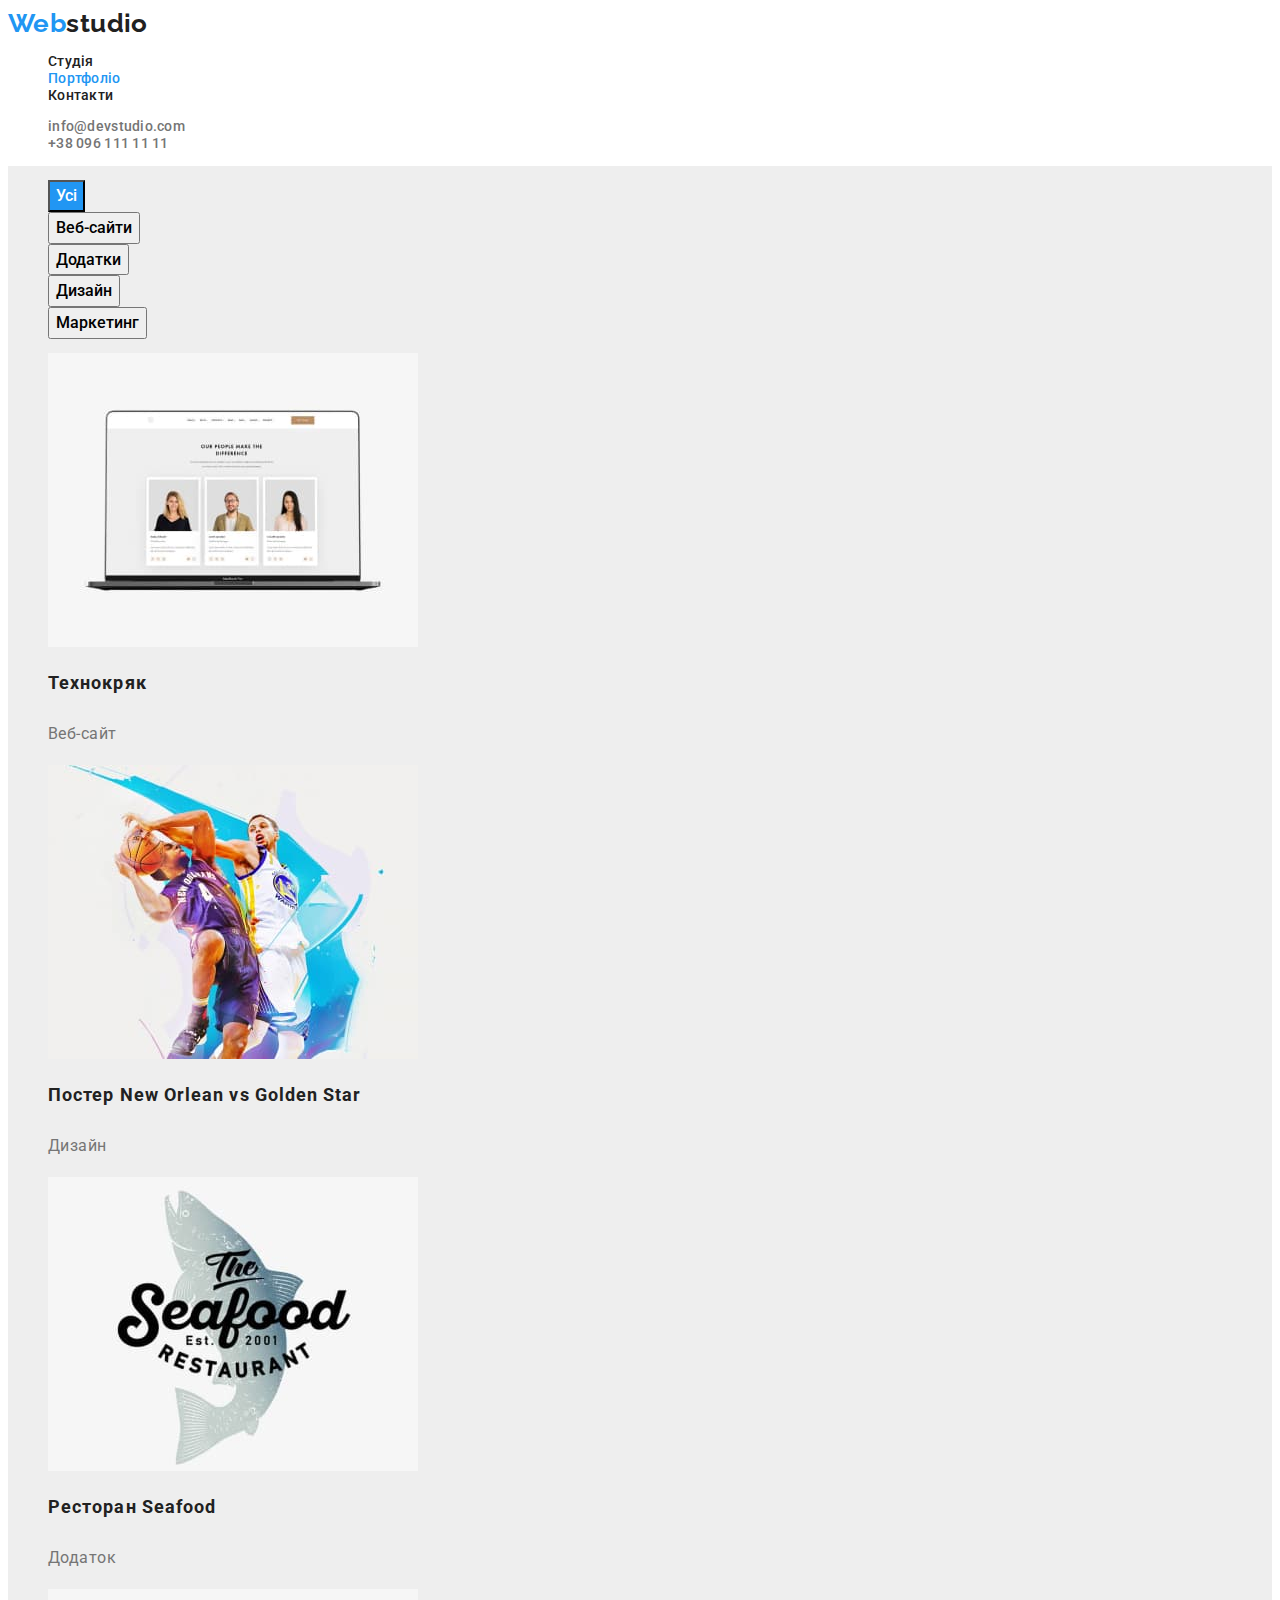
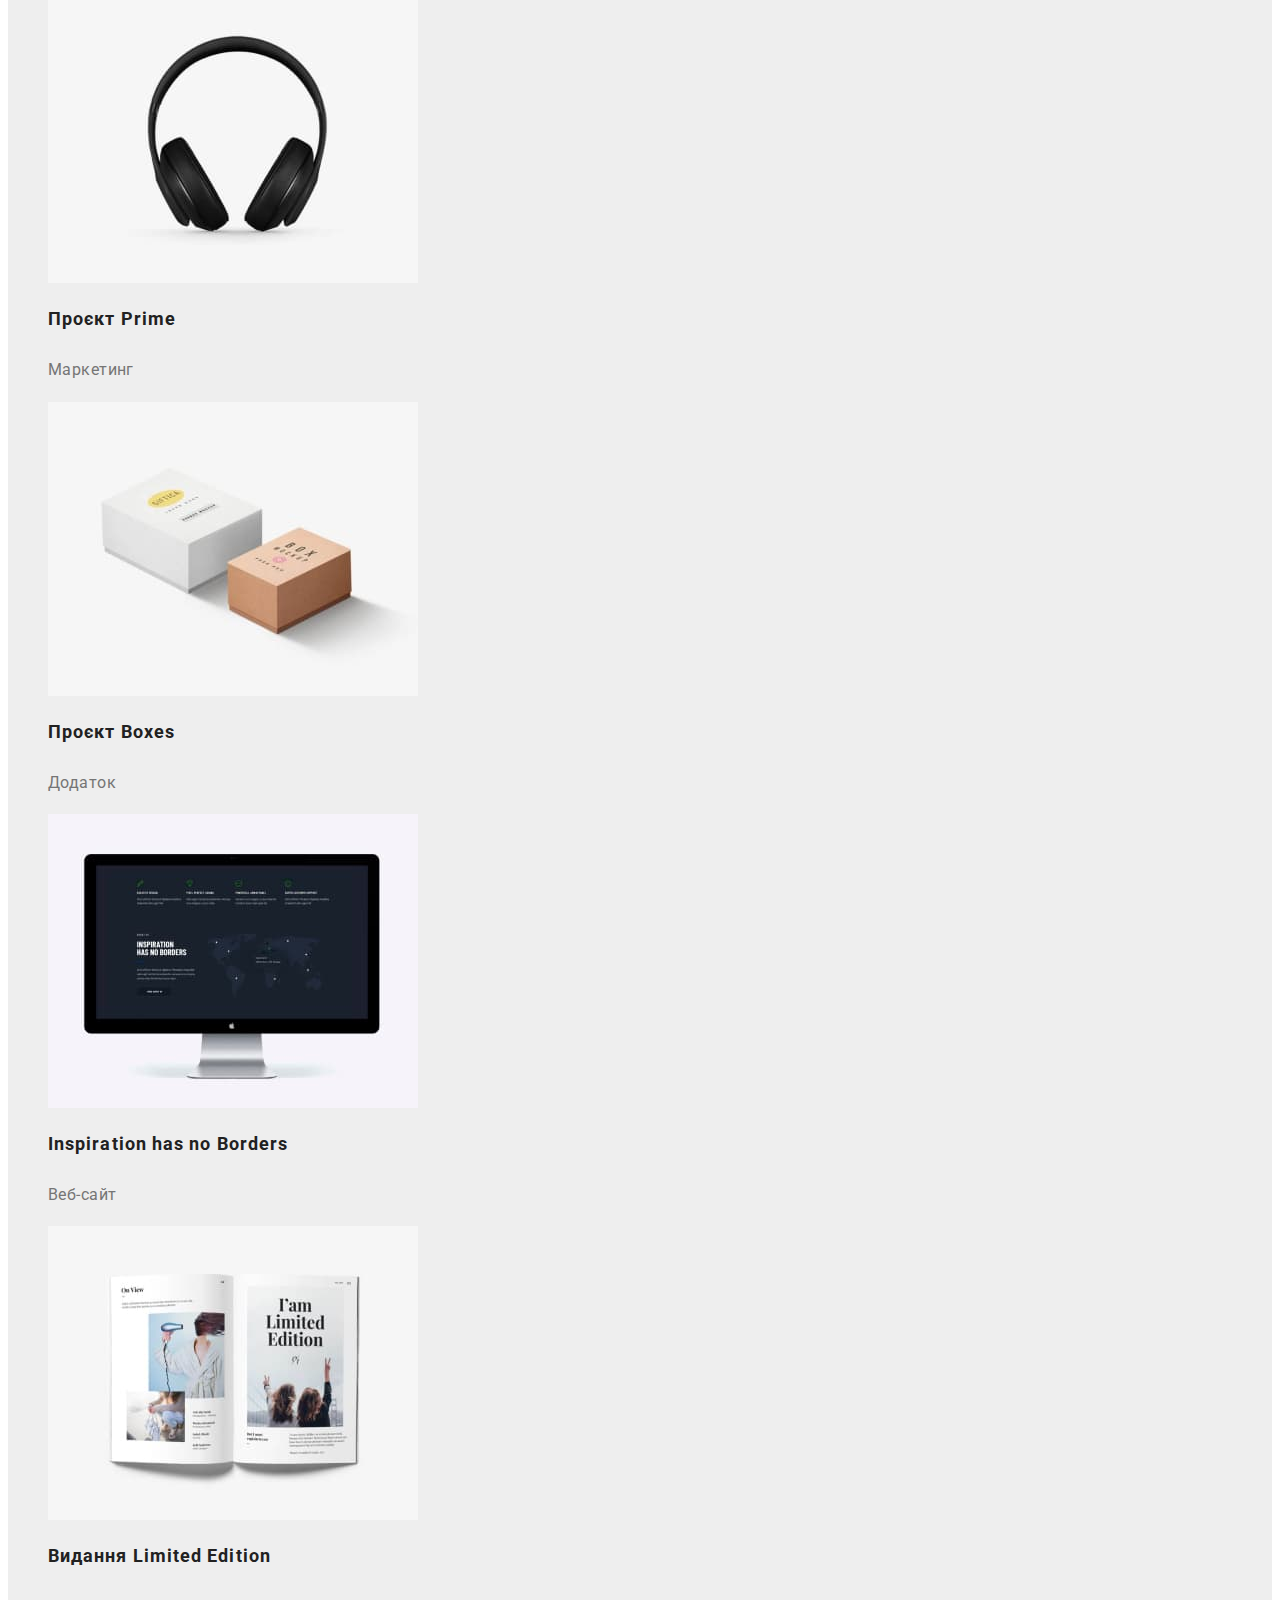
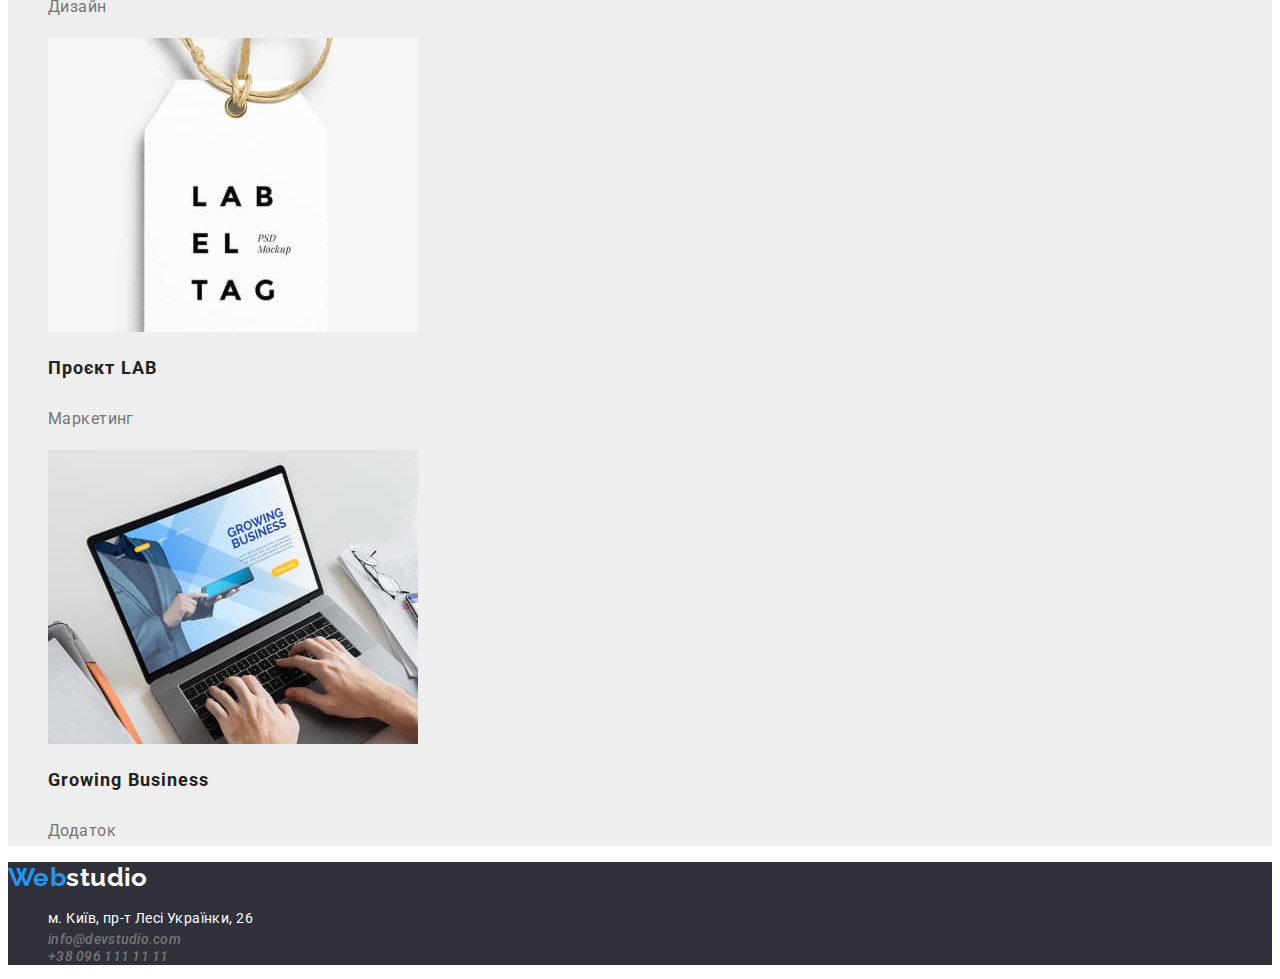
==== portfolio.html @ 7300a8fd "Initial commit" ====
<!DOCTYPE html>
<html lang="uk">
  <head>
    <meta charset="utf-8" />
    <meta name="viewport" content="width=device-width, initial-scale=1.0" />
    <title>webstudio</title>

    <!--font-famali-->

    <link rel="preconnect" href="https://fonts.googleapis.com" />
    <link rel="preconnect" href="https://fonts.gstatic.com" crossorigin />
    <link
      href="https://fonts.googleapis.com/css2?family=Raleway:wght@700&family=Roboto:wght@400;500;700;900&display=swap"
      rel="stylesheet"
    />
    <!--styles-->
    <link rel="stylesheet" href="./css/styles.css" />
  </head>
 
  <body>
  <!--heder-->
    <header class="heder">
      <nav class="heder-nav">
        <a class="logo link" href="./index.html">
          <span class="accent">Web</span>studio</a
        >
        <ul class="heder-menu list">
          <li class="heder-menu-item">
            <a class="heder-menu-link link" href="./index.html">Студія</a>
          </li>
          <li class="heder-menu-item">
            <a class="heder-menu-link link color-portfolio" href="./portfolio.html">Портфоліо</a>
          </li>
          <li class="heder-menu-item">
            <a class="heder-menu-link link" href="#">Контакти</a>
          </li>
        </ul>
      </nav>
      <ul class="contacts list">
        <li class="contact-item">
          <a class="contact-link link" href="mailto:info@devstudio.com"
            >info@devstudio.com</a
          >
        </li>
        <li class="contact-item">
          <a class="contact-link link" href="tel:+380961111111"
            >+38 096 111 11 11</a>
        </li>
      </ul>
    </header>

    <!--main-->
    <main>
        <section class="main-portfolio-section">
          <h1 class="portfolio">Портфоліо</h1>
            <ul class="portfolio-menu list">
                <li class="btn-item"><button class="portfolio-btn btn-all" type="button">Усі</button></li>
                <li class="btn-item"><button class="portfolio-btn" type="button">Веб-сайти</button></li>
                <li class="btn-item"><button class="portfolio-btn" type="button">Додатки</button></li>
                <li class="btn-item"><button class="portfolio-btn" type="button">Дизайн</button></li>
                <li class="btn-item"><button class="portfolio-btn" type="button">Маркетинг</button></li>
            </ul>
            <ul class="project-menu list">
                <li class="project-item">
                    <img class="project-img" src="./img/portfolio-1.jpg" alt="відкритий ноутбук з веб-сайтом на екрані"
                     width="370"
                    height="294"
                    />
                     <p class="name-project">Технокряк</p>
                     <p class="name-poject-direction">Веб-сайт</p>
                </li>
                <li class="project-item">
                   <img class="project-img" src="./img/portfolio-2.jpg" alt="два баскетболісти боряться за мяч" 
                    width="370"
                    height="294"
                    />
                        <p class="name-project">Постер New Orlean vs Golden Star</p>
                        <p class="name-poject-direction">Дизайн</p>
                </li>
                <li class="project-item">
                    <img class="project-img" src="./img/portfolio-3.jpg" alt="логотип ресторана seafood" 
                    width="370"
                    height="294"
                    />
                        <p class="name-project">Ресторан Seafood</p>
                        <p class="name-poject-direction">Додаток</p>
                </li>
                <li class="project-item">
                    <img class="project-img" src="./img/portfolio-4.jpg" alt="навушники">
                        <p class="name-project">Проєкт Prime</p>
                        <p class="name-poject-direction">Маркетинг</p>
                </li>
                <li class="project-item">
                    <img class="project-img" src="./img/portfolio-5.jpg" alt="дві коробки"
                    width="370"
                    height="294">
                        <p class="name-project">Проєкт Boxes</p>
                        <p class="name-poject-direction">Додаток</p>
                </li>
                <li class="project-item">
                    <img class="project-img" src="./img/portfolio-6.jpg" alt="монітор на якому відкрито сайт"
                    width="370"
                    height="294">
                        <p class="name-project">Inspiration has no Borders</p>
                        <p class="name-poject-direction">Веб-сайт</p>
                </li>
                <li class="project-item">
                    <img class="project-img" src="./img/portfolio-7.jpg" alt="відкрита книга"
                    width="370"
                    height="294">
                        <p class="name-project">Видання Limited Edition</p>
                        <p class="name-poject-direction">Дизайн</p>
                </li>
                <li class="project-item">
                    <img class="project-img" src="./img/portfolio-8.jpg" alt="бірка із логотипом lable"
                    width="370"
                    height="294">
                        <p class="name-project">Проєкт LAB</p>
                        <p class="name-poject-direction">Маркетинг</p>
                </li>
                <li class="project-item">
                    <img class="project-img" src="./img/portfolio-9.jpg" alt="ноутбук з віткритим додатком"
                    width="370"
                    height="294">
                        <p class="name-project">Growing Business</p>
                        <p class="name-poject-direction">Додаток</p>
                </li>
            </ul>
        </section>
    </main>

  </body>

<!--footer-->
    <footer class="footer">
      <a class="logo-footer link" href="./index.html">
        <span class="accent">Web</span>studio</a
      >
      <address>
        <ul class="address list">
          <li>
            <a class="address-link link"
              href="https://goo.gl/maps/CPtrU1FHBa2aNyZL9"
              target="_blank"
              rel="noopener noreferrer nofollow"
              >м. Київ, пр-т Лесі Українки, 26</a
            >
          </li>
          <li><a class="contact-link link" href="mailto:info@devstudio.com">info@devstudio.com</a></li>
          <li><a class="contact-link link" href="tel:+380961111111">+38 096 111 11 11</a></li>
        </ul>
      </address>
    </footer>
  </body>
</html>
---- css/styles.css ----
:root {
    --first-font:'Roboto',
        sans-serif;
    --second-font: 'Raleway',
        sans-serif;
    --text-color-theme-dark: #FFFFFF;
    --main-text-color: #212121;
    --secondary-text-color: #757575;
    --accent-color: #2196F3;
}

body {
    background-color: var(--text-color-theme-dark);
    font-family: var(--first-font);
    font-size: 14px;
    color: var(--main-text-color);
    letter-spacing: 0.03em;
}
.accent {
    color: var(--accent-color);
}
.link { 
    text-decoration: none;
}
.list {
    list-style: none;
}
img {
    display: block;
}
button {
    cursor: pointer;
    font-family: inherit;
}

/* heder */

.logo {
    font-family: var(--second-font);
        font-weight: 700;
        font-size: 26px;
        line-height: 1.19;
        color: var(--main-text-color);
    }

.heder-menu-link {
        font-weight: 500;
        line-height: 1.14;
        letter-spacing: 0.02em;
        color: var(--main-text-color);
}
.heder-menu-link:hover,
.heder-menu-link:focus {
color: var(--accent-color);
}
.color-studio {
    color: var(--accent-color);
}
.color-portfolio {
    color: var(--accent-color);
}
.contact-link {
        font-weight: 500;
        line-height: 1.14;
        letter-spacing: 0.02em;

        color: var(--secondary-text-color);
}
.contact-link:hover,
.contact-link:focus {
    color: var(--accent-color);
}

/* main */

/*section 1*/
.main-section {
    background-color: #2F303A;
}
.section-text {
    font-weight: 900;
    font-size: 44px;
    line-height: 1.36;
    text-align: center;
    letter-spacing: 0.06em;
    text-transform: uppercase;

    color: var(--text-color-theme-dark);
}
.section-btn {
    font-weight: 700;
    font-size: 16px;
    line-height: 1.88;
    display: flex;
    align-items: center;
    text-align: center;
    letter-spacing: 0.06em;

    color: var(--text-color-theme-dark);
    background-color: var(--accent-color);
}
.section-btn:hover,
.section-btn:focus {
    background-color: var(--accent-color);
}
/*section 2*/
.text-main-about {
    font-size: 0;
}
.title-about {
        line-height: 1.14;
        font-size: 14px;
        text-transform: uppercase;
}
.text-about {
        font-weight: 400;
        line-height: 1.71;
}

/*section 3*/
.section-title {
        font-size: 36px;
        line-height: 1.16;
        text-align: center;
    }
/*section 4*/
.name {
        font-weight: 500;
        font-size: 16px;
        line-height: 1.19;
        text-align: center;
    }
.profession {
        font-weight: 400;
        font-size: 16px;
        line-height: 1.19;
        text-align: center;
    
        color: var(--secondary-text-color);
}

/*footer*/
.footer {
    background-color: #2F303A;
}
.logo-footer {
    font-family: var(--second-font);
        font-weight: 700;
        font-size: 26px;
        line-height: 1.19;
    
        color: var(--text-color-theme-dark);
}
.address-link {
        font-style: normal;
        font-weight: 400;
        line-height: 1.71;
    
        color: var(--text-color-theme-dark);
}
.address-link:hover {
    color: var(--accent-color);
}
.contact-link-footer {
    font-style: normal;
    font-weight: 400;
    line-height: 1.71;

    color: rgba(255, 255, 255, 0.6);
}
.contact-link-footer:hover,
.contact-link-footer:focus {
    color: var(--accent-color);
}
/*main portfolio*/
.portfolio {
    font-size: 0;
}
.main-portfolio-section {
    background-color: #EEEEEE;
}
.portfolio-btn {
        font-weight: 500;
        font-size: 16px;
        line-height: 1.62;
        text-align: center;
    }
    .btn-all {
        background-color: var(--accent-color);
        color: var(--text-color-theme-dark);
    }
.portfolio-btn:hover,
.portfolio-btn:focus {
    background-color:var(--accent-color);
    color: var(--text-color-theme-dark);
}
.name-project {
        font-weight: 700;
        font-size: 18px;
        line-height: 2;
        letter-spacing: 0.06em;
    }
.name-poject-direction {
        font-weight: 400;
        font-size: 16px;
        line-height: 1.88;
    
        color:var(--secondary-text-color);
}
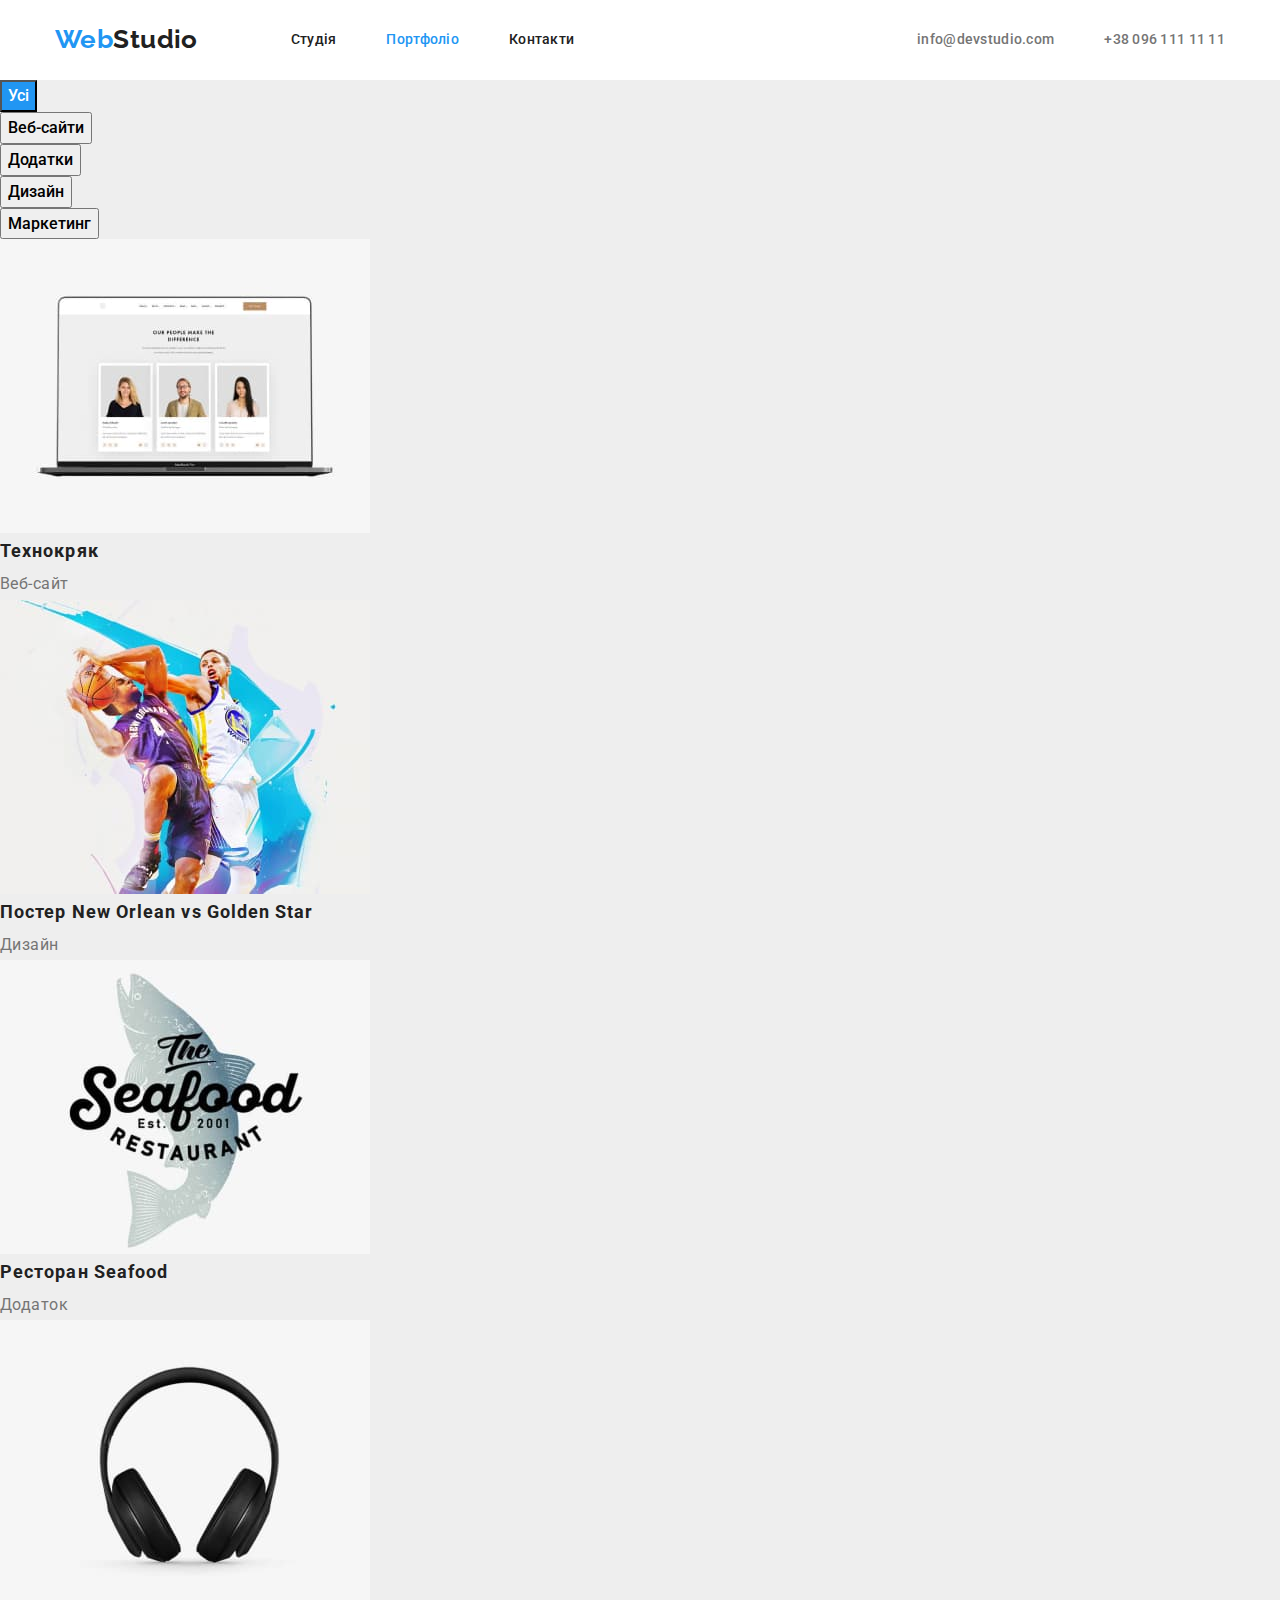
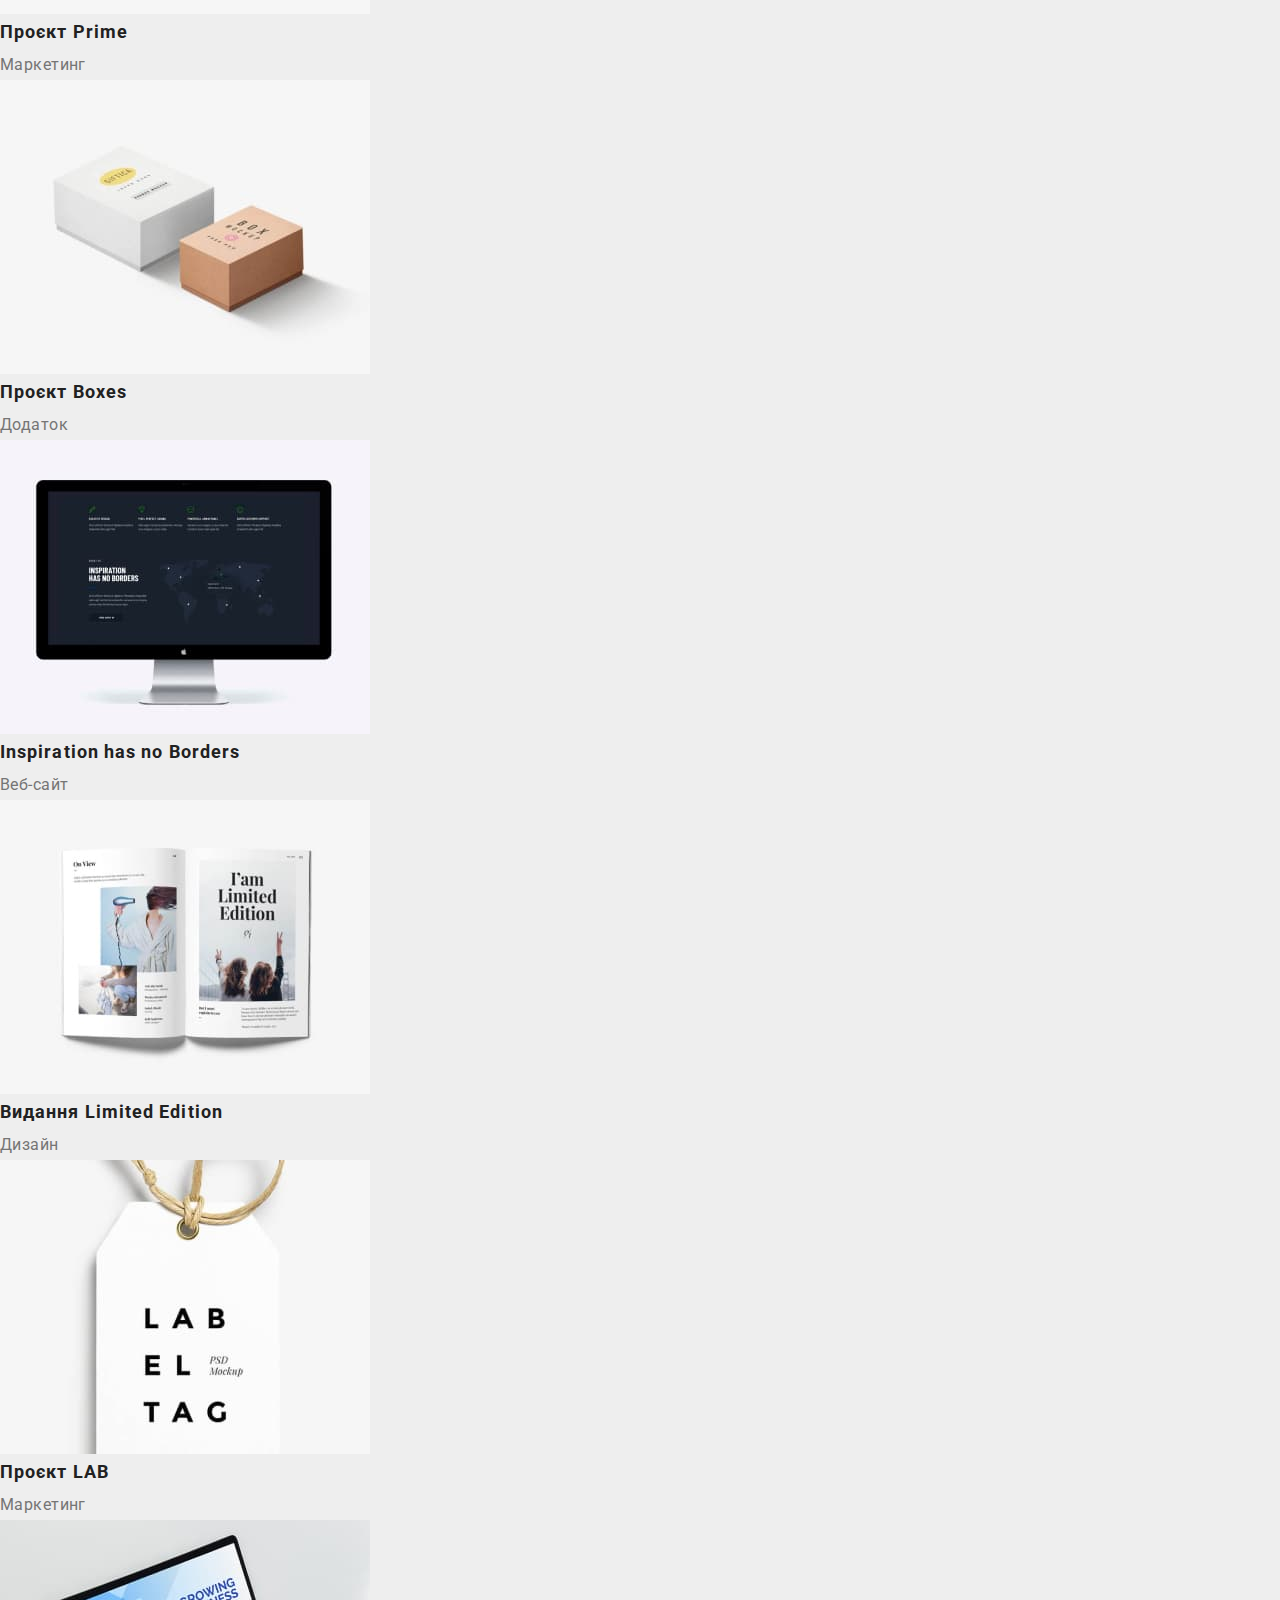
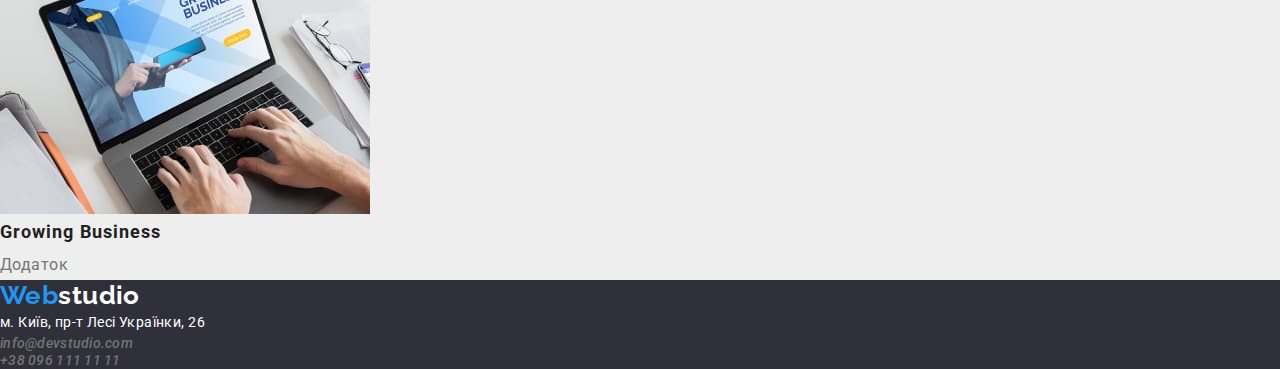
==== commit 50bbcc71: "add flex,margin, padding in index.html" ====
--- a/portfolio.html
+++ b/portfolio.html
@@ -13,6 +13,7 @@
       href="https://fonts.googleapis.com/css2?family=Raleway:wght@700&family=Roboto:wght@400;500;700;900&display=swap"
       rel="stylesheet"
     />
+    <link rel="stylesheet" href="https://cdn.jsdelivr.net/npm/modern-normalize@1.1.0/modern-normalize.min.css">
     <!--styles-->
     <link rel="stylesheet" href="./css/styles.css" />
   </head>
@@ -20,9 +21,10 @@
   <body>
   <!--heder-->
     <header class="heder">
-      <nav class="heder-nav">
+      <div class="container"> 
+        <nav class="heder-nav">
         <a class="logo link" href="./index.html">
-          <span class="accent">Web</span>studio</a
+          <span class="accent">Web</span>Studio</a
         >
         <ul class="heder-menu list">
           <li class="heder-menu-item">
@@ -47,6 +49,8 @@
             >+38 096 111 11 11</a>
         </li>
       </ul>
+    </div>
+     
     </header>
 
     <!--main-->
--- a/css/styles.css
+++ b/css/styles.css
@@ -1,209 +1,305 @@
 :root {
-    --first-font:'Roboto',
-        sans-serif;
-    --second-font: 'Raleway',
-        sans-serif;
-    --text-color-theme-dark: #FFFFFF;
-    --main-text-color: #212121;
-    --secondary-text-color: #757575;
-    --accent-color: #2196F3;
+  --first-font: "Roboto", sans-serif;
+  --second-font: "Raleway", sans-serif;
+  --text-color-theme-dark: #ffffff;
+  --main-text-color: #212121;
+  --secondary-text-color: #757575;
+  --accent-color: #2196f3;
 }
 
 body {
-    background-color: var(--text-color-theme-dark);
-    font-family: var(--first-font);
-    font-size: 14px;
-    color: var(--main-text-color);
-    letter-spacing: 0.03em;
+  background-color: var(--text-color-theme-dark);
+  font-family: var(--first-font);
+  font-size: 14px;
+  color: var(--main-text-color);
+  letter-spacing: 0.03em;
 }
 .accent {
-    color: var(--accent-color);
-}
-.link { 
-    text-decoration: none;
+  color: var(--accent-color);
+}
+h1,
+h2,
+h3,
+h4,
+p {
+  margin-top: 0;
+  margin-bottom: 0;
+}
+ul,
+ol {
+  margin-top: 0;
+  margin-bottom: 0;
+  padding-left: 0;
+}
+.link {
+  text-decoration: none;
 }
 .list {
-    list-style: none;
+  list-style: none;
 }
 img {
-    display: block;
+  display: block;
 }
 button {
-    cursor: pointer;
-    font-family: inherit;
-}
-
+  cursor: pointer;
+}
+.container {
+width: 1200px;
+  margin-left: auto;
+  margin-right: auto;
+  padding-left: 15px;
+  padding-right: 15px;
+}
 /* heder */
-
+.heder .container {
+  display: flex;
+    align-items: center;
+    padding-left: 15px;
+    padding-right: 15px;
+        padding-top: 24px;
+        padding-bottom: 25px;
+      }
+
+.heder-nav, 
+.logo,
+.heder-menu,
+ .contacts {
+  display: flex;
+  align-items: center;
+}
 .logo {
-    font-family: var(--second-font);
-        font-weight: 700;
-        font-size: 26px;
-        line-height: 1.19;
-        color: var(--main-text-color);
-    }
+  font-family: var(--second-font);
+  font-weight: 700;
+  font-size: 26px;
+  line-height: 1.19;
+  color: var(--main-text-color);
+  margin-right: 93px;
+}
+.heder-menu {
+  gap: 50px;
+}
 
 .heder-menu-link {
-        font-weight: 500;
-        line-height: 1.14;
-        letter-spacing: 0.02em;
-        color: var(--main-text-color);
+  font-weight: 500;
+  line-height: 1.14;
+  letter-spacing: 0.02em;
+  color: var(--main-text-color);
 }
 .heder-menu-link:hover,
 .heder-menu-link:focus {
-color: var(--accent-color);
+  color: var(--accent-color);
 }
 .color-studio {
-    color: var(--accent-color);
+  color: var(--accent-color);
 }
 .color-portfolio {
-    color: var(--accent-color);
+  color: var(--accent-color);
+}
+.contacts {
+  margin-left: auto;
+  gap: 50px;
 }
 .contact-link {
-        font-weight: 500;
-        line-height: 1.14;
-        letter-spacing: 0.02em;
-
-        color: var(--secondary-text-color);
+  font-weight: 500;
+  line-height: 1.14;
+  letter-spacing: 0.02em;
+
+  color: var(--secondary-text-color);
 }
 .contact-link:hover,
 .contact-link:focus {
-    color: var(--accent-color);
+  color: var(--accent-color);
 }
 
 /* main */
+.secttion {
+  padding-top: 94px;
+  padding-bottom: 94px;
+  /* padding-left: 15px;
+  padding-right: 15px; */
+}
 
 /*section 1*/
+
 .main-section {
-    background-color: #2F303A;
+  background-color: #2f303a;
+  padding-top: 200px;
+  padding-bottom: 200px;
+
 }
 .section-text {
-    font-weight: 900;
-    font-size: 44px;
-    line-height: 1.36;
-    text-align: center;
-    letter-spacing: 0.06em;
-    text-transform: uppercase;
-
-    color: var(--text-color-theme-dark);
+  font-weight: 900;
+  font-size: 44px;
+  line-height: 1.36;
+  text-align: center;
+  letter-spacing: 0.06em;
+  text-transform: uppercase;
+
+  color: var(--text-color-theme-dark);
+  padding-left: 252px;
+  padding-right: 252px;
 }
 .section-btn {
-    font-weight: 700;
-    font-size: 16px;
-    line-height: 1.88;
-    display: flex;
-    align-items: center;
-    text-align: center;
-    letter-spacing: 0.06em;
-
-    color: var(--text-color-theme-dark);
-    background-color: var(--accent-color);
+  font-weight: 700;
+  font-size: 16px;
+  line-height: 1.88;
+  display: flex;
+  align-items: center;
+  text-align: center;
+  letter-spacing: 0.06em;
+margin: auto;
+padding: 10px 32px 10px 32px;
+margin-top: 30px;
+
+  color: var(--text-color-theme-dark);
+  background-color: var(--accent-color);
 }
 .section-btn:hover,
 .section-btn:focus {
-    background-color: var(--accent-color);
+  background-color: var(--accent-color);
 }
 /*section 2*/
+
 .text-main-about {
-    font-size: 0;
+  font-size: 0;
+}
+.about-menu {
+  display: flex;
+  gap: 30px;
 }
 .title-about {
-        line-height: 1.14;
-        font-size: 14px;
-        text-transform: uppercase;
+  line-height: 1.14;
+  font-size: 14px;
+  text-transform: uppercase;
+  margin-bottom: 10px;
 }
 .text-about {
-        font-weight: 400;
-        line-height: 1.71;
+  font-weight: 400;
+  line-height: 1.71;
+  color: var(--secondary-text-color);
 }
 
 /*section 3*/
+
 .section-title {
-        font-size: 36px;
-        line-height: 1.16;
-        text-align: center;
-    }
+  font-size: 36px;
+  line-height: 1.16;
+  text-align: center;
+}
+.doing-menu {
+  display: flex;
+  gap: 30px;
+  margin-top: 50px;
+}
 /*section 4*/
+.team {
+  background: #F5F4FA;
+}
+.section-title {
+  margin-bottom: 50px;
+}
+
+.team-item {
+  background: #FFFFFF;
+    /* material shadow v1 */
+    box-shadow: 0px 1px 3px rgba(0, 0, 0, 0.12), 0px 1px 1px rgba(0, 0, 0, 0.14), 0px 2px 1px rgba(0, 0, 0, 0.2);
+    border-radius: 0px 0px 4px 4px;
+}
+
+.team-img {
+  margin-bottom: 30px;
+}
+
+.photo-team {
+  display: flex;
+  gap: 30px;
+}
 .name {
-        font-weight: 500;
-        font-size: 16px;
-        line-height: 1.19;
-        text-align: center;
-    }
+  font-weight: 500;
+  font-size: 16px;
+  line-height: 1.19;
+  text-align: center;
+  margin-bottom: 10px;
+}
 .profession {
-        font-weight: 400;
-        font-size: 16px;
-        line-height: 1.19;
-        text-align: center;
-    
-        color: var(--secondary-text-color);
+  font-weight: 400;
+  font-size: 16px;
+  line-height: 1.19;
+  text-align: center;
+  margin-bottom: 30px;
+
+  color: var(--secondary-text-color);
 }
 
 /*footer*/
 .footer {
-    background-color: #2F303A;
+  background-color: #2f303a;
+}
+.footer .container {
+  padding-top: 60px;
+  padding-bottom: 60px;
 }
 .logo-footer {
-    font-family: var(--second-font);
-        font-weight: 700;
-        font-size: 26px;
-        line-height: 1.19;
-    
-        color: var(--text-color-theme-dark);
+  font-family: var(--second-font);
+  font-weight: 700;
+  font-size: 26px;
+  line-height: 1.19;
+
+  color: var(--text-color-theme-dark);
 }
 .address-link {
-        font-style: normal;
-        font-weight: 400;
-        line-height: 1.71;
-    
-        color: var(--text-color-theme-dark);
+  font-style: normal;
+  font-weight: 400;
+  line-height: 1.71;
+
+  color: var(--text-color-theme-dark);
 }
 .address-link:hover {
-    color: var(--accent-color);
+  color: var(--accent-color);
 }
 .contact-link-footer {
-    font-style: normal;
-    font-weight: 400;
-    line-height: 1.71;
-
-    color: rgba(255, 255, 255, 0.6);
+  font-style: normal;
+  font-weight: 400;
+  line-height: 1.71;
+
+  color: rgba(255, 255, 255, 0.6);
 }
 .contact-link-footer:hover,
 .contact-link-footer:focus {
-    color: var(--accent-color);
+  color: var(--accent-color);
 }
 /*main portfolio*/
 .portfolio {
-    font-size: 0;
+  font-size: 0;
 }
 .main-portfolio-section {
-    background-color: #EEEEEE;
+  background-color: #eeeeee;
 }
 .portfolio-btn {
-        font-weight: 500;
-        font-size: 16px;
-        line-height: 1.62;
-        text-align: center;
-    }
-    .btn-all {
-        background-color: var(--accent-color);
-        color: var(--text-color-theme-dark);
-    }
+  font-weight: 500;
+  font-size: 16px;
+  line-height: 1.62;
+  text-align: center;
+}
+.btn-all {
+  background-color: var(--accent-color);
+  color: var(--text-color-theme-dark);
+}
 .portfolio-btn:hover,
 .portfolio-btn:focus {
-    background-color:var(--accent-color);
-    color: var(--text-color-theme-dark);
+  background-color: var(--accent-color);
+  color: var(--text-color-theme-dark);
 }
 .name-project {
-        font-weight: 700;
-        font-size: 18px;
-        line-height: 2;
-        letter-spacing: 0.06em;
-    }
+  font-weight: 700;
+  font-size: 18px;
+  line-height: 2;
+  letter-spacing: 0.06em;
+}
 .name-poject-direction {
-        font-weight: 400;
-        font-size: 16px;
-        line-height: 1.88;
-    
-        color:var(--secondary-text-color);
-}+  font-weight: 400;
+  font-size: 16px;
+  line-height: 1.88;
+
+  color: var(--secondary-text-color);
+}
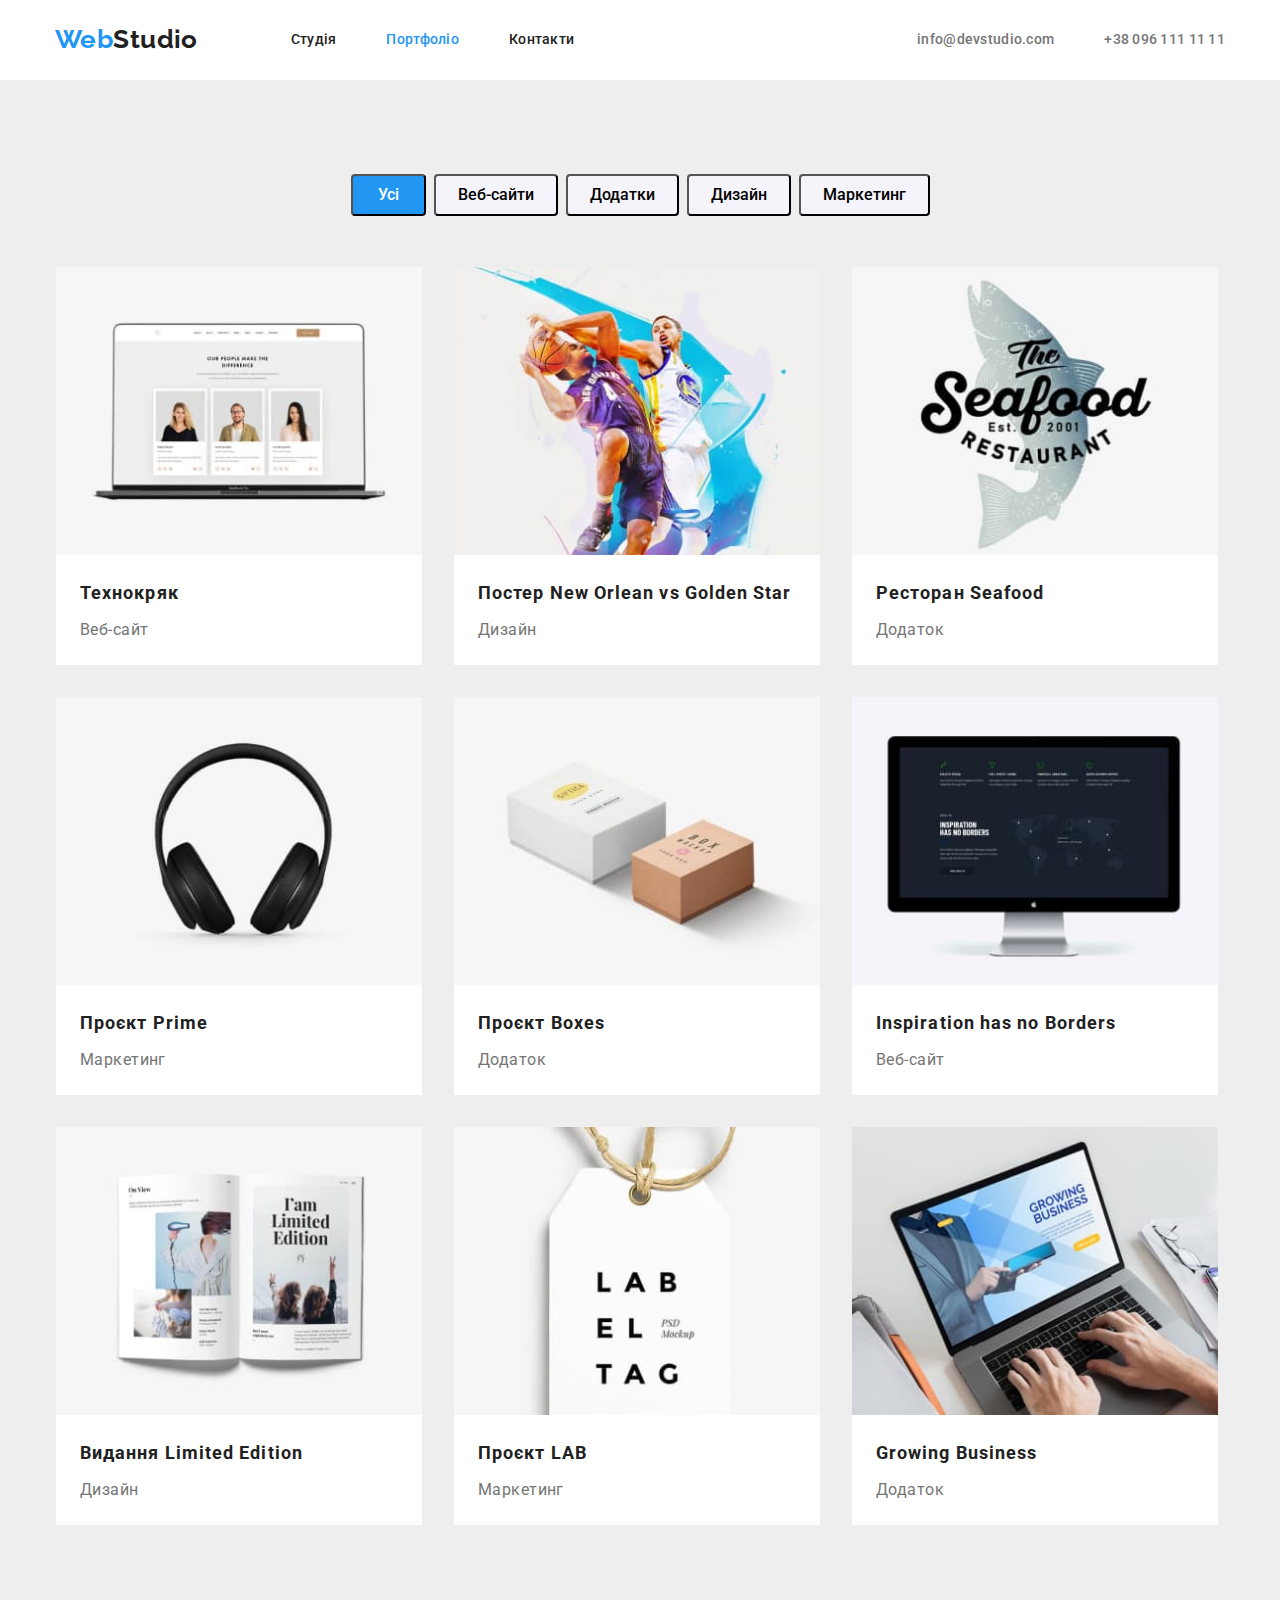
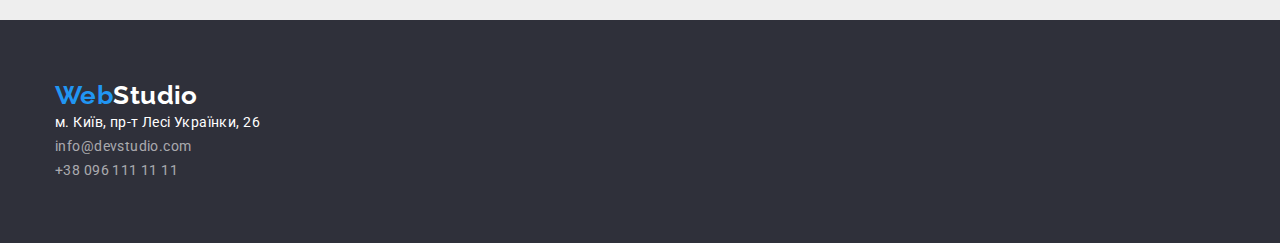
==== commit a295297a: "add flex, margin in portfolio" ====
--- a/portfolio.html
+++ b/portfolio.html
@@ -20,8 +20,8 @@
  
   <body>
   <!--heder-->
-    <header class="heder">
-      <div class="container"> 
+      <header class="heder">
+      <div class="container">
         <nav class="heder-nav">
         <a class="logo link" href="./index.html">
           <span class="accent">Web</span>Studio</a
@@ -31,7 +31,9 @@
             <a class="heder-menu-link link" href="./index.html">Студія</a>
           </li>
           <li class="heder-menu-item">
-            <a class="heder-menu-link link color-portfolio" href="./portfolio.html">Портфоліо</a>
+            <a class="heder-menu-link link color-portfolio" href="./portfolio.html"
+              >Портфоліо</a
+            >
           </li>
           <li class="heder-menu-item">
             <a class="heder-menu-link link" href="#">Контакти</a>
@@ -46,90 +48,99 @@
         </li>
         <li class="contact-item">
           <a class="contact-link link" href="tel:+380961111111"
-            >+38 096 111 11 11</a>
+            >+38 096 111 11 11</a
+          >
         </li>
       </ul>
     </div>
-     
+      
     </header>
 
     <!--main-->
     <main>
-        <section class="main-portfolio-section">
+        <section class="main-portfolio-section secttion">
+
           <h1 class="portfolio">Портфоліо</h1>
-            <ul class="portfolio-menu list">
+          <div class="container">
+ <ul class="portfolio-menu list">
                 <li class="btn-item"><button class="portfolio-btn btn-all" type="button">Усі</button></li>
                 <li class="btn-item"><button class="portfolio-btn" type="button">Веб-сайти</button></li>
                 <li class="btn-item"><button class="portfolio-btn" type="button">Додатки</button></li>
                 <li class="btn-item"><button class="portfolio-btn" type="button">Дизайн</button></li>
                 <li class="btn-item"><button class="portfolio-btn" type="button">Маркетинг</button></li>
             </ul>
+            </div>
+            <div class="container">
             <ul class="project-menu list">
                 <li class="project-item">
                     <img class="project-img" src="./img/portfolio-1.jpg" alt="відкритий ноутбук з веб-сайтом на екрані"
-                     width="370"
-                    height="294"
+                     width="366"
+                    height="288"
                     />
                      <p class="name-project">Технокряк</p>
                      <p class="name-poject-direction">Веб-сайт</p>
                 </li>
                 <li class="project-item">
                    <img class="project-img" src="./img/portfolio-2.jpg" alt="два баскетболісти боряться за мяч" 
-                    width="370"
-                    height="294"
+                    width="366"
+                    height="288"
                     />
                         <p class="name-project">Постер New Orlean vs Golden Star</p>
                         <p class="name-poject-direction">Дизайн</p>
                 </li>
                 <li class="project-item">
                     <img class="project-img" src="./img/portfolio-3.jpg" alt="логотип ресторана seafood" 
-                    width="370"
-                    height="294"
+                    width="366"
+                    height="288"
                     />
                         <p class="name-project">Ресторан Seafood</p>
                         <p class="name-poject-direction">Додаток</p>
                 </li>
                 <li class="project-item">
-                    <img class="project-img" src="./img/portfolio-4.jpg" alt="навушники">
+                    <img class="project-img" src="./img/portfolio-4.jpg" alt="навушники"
+                    width="366"
+                    height="288">
                         <p class="name-project">Проєкт Prime</p>
                         <p class="name-poject-direction">Маркетинг</p>
                 </li>
                 <li class="project-item">
                     <img class="project-img" src="./img/portfolio-5.jpg" alt="дві коробки"
-                    width="370"
-                    height="294">
+                    width="366"
+                    height="288">
                         <p class="name-project">Проєкт Boxes</p>
                         <p class="name-poject-direction">Додаток</p>
                 </li>
                 <li class="project-item">
                     <img class="project-img" src="./img/portfolio-6.jpg" alt="монітор на якому відкрито сайт"
-                    width="370"
-                    height="294">
+                    width="366"
+                    height="288">
                         <p class="name-project">Inspiration has no Borders</p>
                         <p class="name-poject-direction">Веб-сайт</p>
                 </li>
                 <li class="project-item">
                     <img class="project-img" src="./img/portfolio-7.jpg" alt="відкрита книга"
-                    width="370"
-                    height="294">
+                    width="366"
+                    height="288">
                         <p class="name-project">Видання Limited Edition</p>
                         <p class="name-poject-direction">Дизайн</p>
                 </li>
                 <li class="project-item">
                     <img class="project-img" src="./img/portfolio-8.jpg" alt="бірка із логотипом lable"
-                    width="370"
-                    height="294">
+                    width="366"
+                    height="288">
                         <p class="name-project">Проєкт LAB</p>
                         <p class="name-poject-direction">Маркетинг</p>
                 </li>
                 <li class="project-item">
                     <img class="project-img" src="./img/portfolio-9.jpg" alt="ноутбук з віткритим додатком"
-                    width="370"
-                    height="294">
+                    width="366"
+                    height="288">
                         <p class="name-project">Growing Business</p>
                         <p class="name-poject-direction">Додаток</p>
                 </li>
             </ul>
+          </div>
+           
         </section>
     </main>
 
@@ -137,23 +148,35 @@
 
 <!--footer-->
     <footer class="footer">
-      <a class="logo-footer link" href="./index.html">
-        <span class="accent">Web</span>studio</a
+    <div class="container">
+            <a class="logo-footer link" href="./index.html">
+        <span class="accent">Web</span>Studio</a
       >
       <address>
         <ul class="address list">
           <li>
-            <a class="address-link link"
+            <a
+              class="address-link link"
               href="https://goo.gl/maps/CPtrU1FHBa2aNyZL9"
               target="_blank"
               rel="noopener noreferrer nofollow"
               >м. Київ, пр-т Лесі Українки, 26</a
             >
           </li>
-          <li><a class="contact-link link" href="mailto:info@devstudio.com">info@devstudio.com</a></li>
-          <li><a class="contact-link link" href="tel:+380961111111">+38 096 111 11 11</a></li>
+          <li>
+            <a class="contact-link-footer link" href="mailto:info@devstudio.com"
+              >info@devstudio.com</a
+            >
+          </li>
+          <li>
+            <a class="contact-link-footer link" href="tel:+380961111111"
+              >+38 096 111 11 11</a
+            >
+          </li>
         </ul>
       </address>
+    </div>
+
     </footer>
   </body>
 </html>
--- a/css/styles.css
+++ b/css/styles.css
@@ -272,29 +272,66 @@
 .portfolio {
   font-size: 0;
 }
+.portfolio-menu {
+  display: flex;
+justify-content: center;
+  margin-bottom: 50px;
+  gap: 8px;
+  text-decoration: underline;
+}
 .main-portfolio-section {
   background-color: #eeeeee;
 }
+
 .portfolio-btn {
   font-weight: 500;
   font-size: 16px;
   line-height: 1.62;
   text-align: center;
-}
+border-radius: 4px;
+  padding: 6px 22px 6px 22px;
+    background: #F5F4FA;
+}
+
 .btn-all {
   background-color: var(--accent-color);
   color: var(--text-color-theme-dark);
-}
+  padding: 6px 25px 6px 25px;
+}
+
 .portfolio-btn:hover,
 .portfolio-btn:focus {
   background-color: var(--accent-color);
   color: var(--text-color-theme-dark);
-}
+  
+}
+.project-menu {
+  display: flex;
+  flex-wrap: wrap;
+  gap: 30px;
+}
+  
+.project-item {
+  background: #FFFFFF;
+    border: 1px solid #EEEEEE;
+    
+}
+/* .project-img {
+  margin-bottom: 20px;
+} */
+/* .project-item  :not(:nth-child(3n)){
+  margin-right: 30px;
+}
+.project-item :not(:nth-last-child(-n+3)) {
+  margin-bottom: 30px;
+} */
 .name-project {
   font-weight: 700;
   font-size: 18px;
   line-height: 2;
   letter-spacing: 0.06em;
+  /* margin-bottom: 4px; */
+  margin: 20px 24px 0 24px;
 }
 .name-poject-direction {
   font-weight: 400;
@@ -302,4 +339,6 @@
   line-height: 1.88;
 
   color: var(--secondary-text-color);
-}
+  /* margin-bottom: 20px; */
+  margin: 4px 24px 20px 24px;
+}
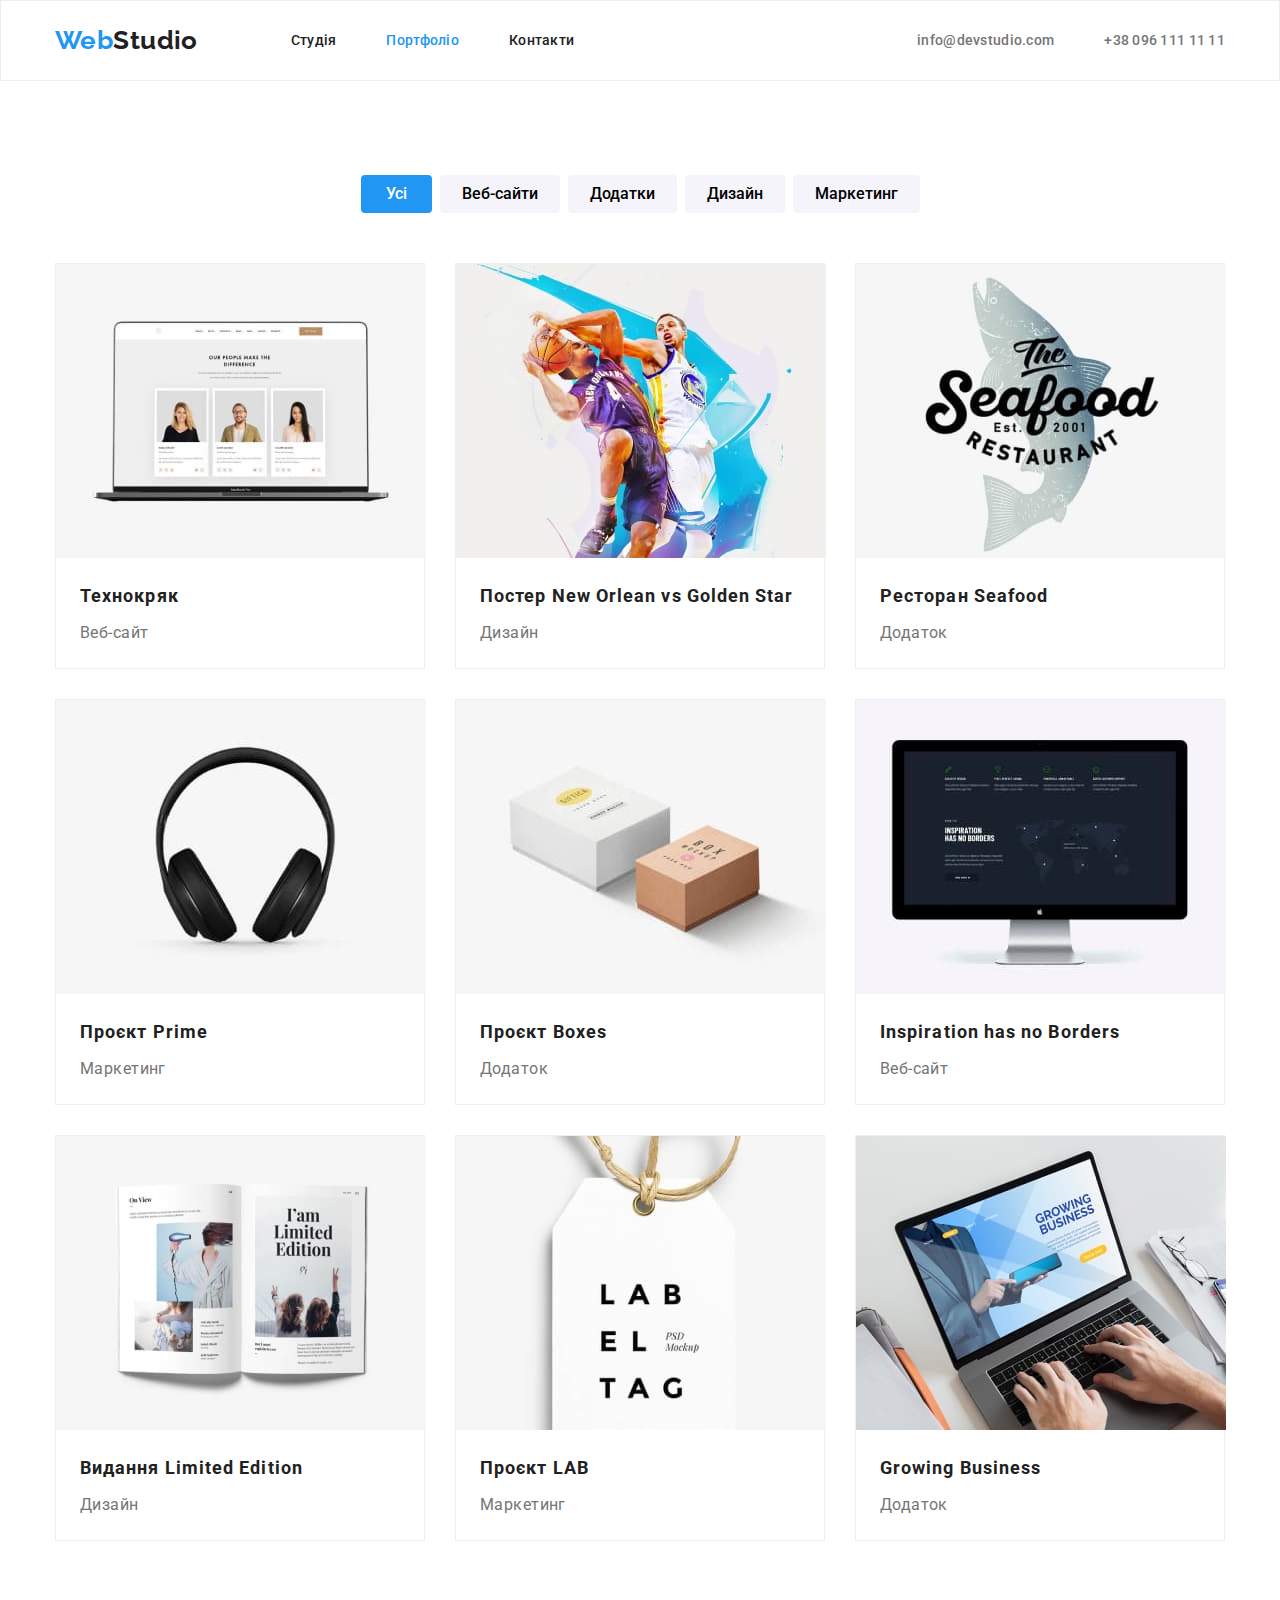
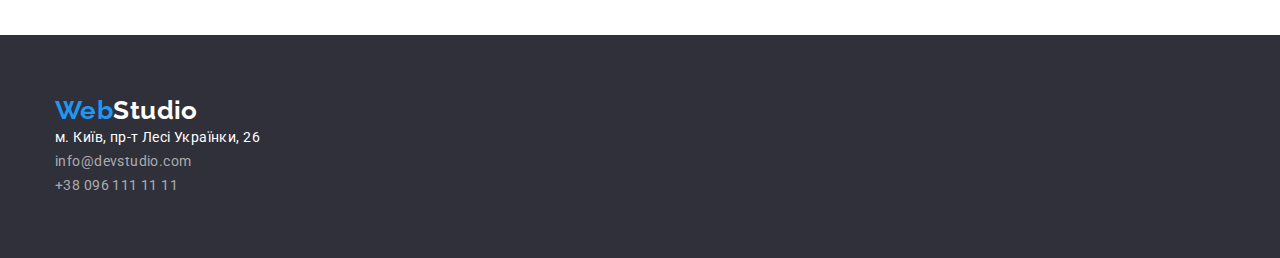
==== commit fc9306bb: "fixed bugs" ====
--- a/portfolio.html
+++ b/portfolio.html
@@ -20,23 +20,23 @@
  
   <body>
   <!--heder-->
-      <header class="heder">
+      <header class="header">
       <div class="container">
-        <nav class="heder-nav">
+        <nav class="header-nav">
         <a class="logo link" href="./index.html">
           <span class="accent">Web</span>Studio</a
         >
-        <ul class="heder-menu list">
-          <li class="heder-menu-item">
-            <a class="heder-menu-link link" href="./index.html">Студія</a>
+        <ul class="header-menu list">
+          <li class="header-menu-item">
+            <a class="header-menu-link link" href="./index.html">Студія</a>
           </li>
-          <li class="heder-menu-item">
-            <a class="heder-menu-link link color-portfolio" href="./portfolio.html"
+          <li class="header-menu-item">
+            <a class="header-menu-link link color-studio" href="./portfolio.html"
               >Портфоліо</a
             >
           </li>
-          <li class="heder-menu-item">
-            <a class="heder-menu-link link" href="#">Контакти</a>
+          <li class="header-menu-item">
+            <a class="header-menu-link link" href="#">Контакти</a>
           </li>
         </ul>
       </nav>
@@ -55,7 +55,6 @@
     </div>
       
     </header>
-
     <!--main-->
     <main>
         <section class="main-portfolio-section secttion">
@@ -69,72 +68,71 @@
                 <li class="btn-item"><button class="portfolio-btn" type="button">Дизайн</button></li>
                 <li class="btn-item"><button class="portfolio-btn" type="button">Маркетинг</button></li>
             </ul>
-            </div>
-            <div class="container">
+
             <ul class="project-menu list">
                 <li class="project-item">
                     <img class="project-img" src="./img/portfolio-1.jpg" alt="відкритий ноутбук з веб-сайтом на екрані"
-                     width="366"
-                    height="288"
+                     width="370"
+                    height="294"
                     />
                      <p class="name-project">Технокряк</p>
                      <p class="name-poject-direction">Веб-сайт</p>
                 </li>
                 <li class="project-item">
                    <img class="project-img" src="./img/portfolio-2.jpg" alt="два баскетболісти боряться за мяч" 
-                    width="366"
-                    height="288"
+                    width="370"
+                    height="294"
                     />
                         <p class="name-project">Постер New Orlean vs Golden Star</p>
                         <p class="name-poject-direction">Дизайн</p>
                 </li>
                 <li class="project-item">
                     <img class="project-img" src="./img/portfolio-3.jpg" alt="логотип ресторана seafood" 
-                    width="366"
-                    height="288"
+                    width="370"
+                    height="294"
                     />
                         <p class="name-project">Ресторан Seafood</p>
                         <p class="name-poject-direction">Додаток</p>
                 </li>
                 <li class="project-item">
                     <img class="project-img" src="./img/portfolio-4.jpg" alt="навушники"
-                    width="366"
-                    height="288">
+                    width="370"
+                    height="294">
                         <p class="name-project">Проєкт Prime</p>
                         <p class="name-poject-direction">Маркетинг</p>
                 </li>
                 <li class="project-item">
                     <img class="project-img" src="./img/portfolio-5.jpg" alt="дві коробки"
-                    width="366"
-                    height="288">
+                    width="370"
+                    height="294">
                         <p class="name-project">Проєкт Boxes</p>
                         <p class="name-poject-direction">Додаток</p>
                 </li>
                 <li class="project-item">
                     <img class="project-img" src="./img/portfolio-6.jpg" alt="монітор на якому відкрито сайт"
-                    width="366"
-                    height="288">
+                    width="370"
+                    height="294">
                         <p class="name-project">Inspiration has no Borders</p>
                         <p class="name-poject-direction">Веб-сайт</p>
                 </li>
                 <li class="project-item">
                     <img class="project-img" src="./img/portfolio-7.jpg" alt="відкрита книга"
-                    width="366"
-                    height="288">
+                    width="370"
+                    height="294">
                         <p class="name-project">Видання Limited Edition</p>
                         <p class="name-poject-direction">Дизайн</p>
                 </li>
                 <li class="project-item">
                     <img class="project-img" src="./img/portfolio-8.jpg" alt="бірка із логотипом lable"
-                    width="366"
-                    height="288">
+                    width="370"
+                    height="294">
                         <p class="name-project">Проєкт LAB</p>
                         <p class="name-poject-direction">Маркетинг</p>
                 </li>
                 <li class="project-item">
                     <img class="project-img" src="./img/portfolio-9.jpg" alt="ноутбук з віткритим додатком"
-                    width="366"
-                    height="288">
+                    width="370"
+                    height="294">
                         <p class="name-project">Growing Business</p>
                         <p class="name-poject-direction">Додаток</p>
                 </li>
@@ -147,14 +145,14 @@
   </body>
 
 <!--footer-->
-    <footer class="footer">
+ <footer class="footer">
     <div class="container">
             <a class="logo-footer link" href="./index.html">
         <span class="accent">Web</span>Studio</a
       >
       <address>
         <ul class="address list">
-          <li>
+          <li class="address-item">
             <a
               class="address-link link"
               href="https://goo.gl/maps/CPtrU1FHBa2aNyZL9"
@@ -163,12 +161,12 @@
               >м. Київ, пр-т Лесі Українки, 26</a
             >
           </li>
-          <li>
+          <li class="address-item">
             <a class="contact-link-footer link" href="mailto:info@devstudio.com"
               >info@devstudio.com</a
             >
           </li>
-          <li>
+          <li class="address-item">
             <a class="contact-link-footer link" href="tel:+380961111111"
               >+38 096 111 11 11</a
             >
--- a/css/styles.css
+++ b/css/styles.css
@@ -50,19 +50,24 @@
   padding-left: 15px;
   padding-right: 15px;
 }
-/* heder */
-.heder .container {
+/* header */
+
+.header {
+  padding: 24px 0px;
+  border: 1px solid #ECECEC;;
+}
+.header .container {
   display: flex;
     align-items: center;
     padding-left: 15px;
     padding-right: 15px;
-        padding-top: 24px;
-        padding-bottom: 25px;
+        /* padding-top: 24px;
+        padding-bottom: 25px; */
       }
 
-.heder-nav, 
+.header-nav, 
 .logo,
-.heder-menu,
+.header-menu,
  .contacts {
   display: flex;
   align-items: center;
@@ -75,18 +80,18 @@
   color: var(--main-text-color);
   margin-right: 93px;
 }
-.heder-menu {
+.header-menu {
   gap: 50px;
 }
 
-.heder-menu-link {
+.header-menu-link {
   font-weight: 500;
   line-height: 1.14;
   letter-spacing: 0.02em;
   color: var(--main-text-color);
 }
-.heder-menu-link:hover,
-.heder-menu-link:focus {
+.header-menu-link:hover,
+.header-menu-link:focus {
   color: var(--accent-color);
 }
 .color-studio {
@@ -136,8 +141,12 @@
   text-transform: uppercase;
 
   color: var(--text-color-theme-dark);
-  padding-left: 252px;
-  padding-right: 252px;
+  /* padding-left: 252px;
+  padding-right: 252px; */
+  margin-left: auto;
+  margin-right: auto;
+  Width: 696px;
+  Height: 120px
 }
 .section-btn {
   font-weight: 700;
@@ -150,6 +159,8 @@
 margin: auto;
 padding: 10px 32px 10px 32px;
 margin-top: 30px;
+border: none;
+border-radius: 4px;
 
   color: var(--text-color-theme-dark);
   background-color: var(--accent-color);
@@ -161,11 +172,25 @@
 /*section 2*/
 
 .text-main-about {
-  font-size: 0;
+  /* font-size: 0; */
+position: absolute;
+  width: 1px;
+  height: 1px;
+  margin: -1px;
+  border: 0;
+  padding: 0;
+
+  white-space: nowrap;
+  clip-path: inset(100%);
+  clip: rect(0 0 0 0);
+  overflow: hidden;
 }
 .about-menu {
   display: flex;
   gap: 30px;
+}
+.about-menu-item {
+  width: 270px;
 }
 .title-about {
   line-height: 1.14;
@@ -180,7 +205,9 @@
 }
 
 /*section 3*/
-
+.doing {
+  padding-top: 0;
+}
 .section-title {
   font-size: 36px;
   line-height: 1.16;
@@ -207,7 +234,7 @@
 }
 
 .team-img {
-  margin-bottom: 30px;
+  padding-bottom: 30px;
 }
 
 .photo-team {
@@ -222,11 +249,10 @@
   margin-bottom: 10px;
 }
 .profession {
-  font-weight: 400;
   font-size: 16px;
   line-height: 1.19;
   text-align: center;
-  margin-bottom: 30px;
+  padding-bottom: 30px;
 
   color: var(--secondary-text-color);
 }
@@ -235,7 +261,7 @@
 .footer {
   background-color: #2f303a;
 }
-.footer .container {
+.footer {
   padding-top: 60px;
   padding-bottom: 60px;
 }
@@ -246,6 +272,12 @@
   line-height: 1.19;
 
   color: var(--text-color-theme-dark);
+  
+  margin-bottom: 20px;
+}
+
+.address-item :not(:last-child) {
+  margin-bottom: 9px;
 }
 .address-link {
   font-style: normal;
@@ -257,6 +289,7 @@
 .address-link:hover {
   color: var(--accent-color);
 }
+
 .contact-link-footer {
   font-style: normal;
   font-weight: 400;
@@ -268,6 +301,7 @@
 .contact-link-footer:focus {
   color: var(--accent-color);
 }
+
 /*main portfolio*/
 .portfolio {
   font-size: 0;
@@ -280,7 +314,7 @@
   text-decoration: underline;
 }
 .main-portfolio-section {
-  background-color: #eeeeee;
+  background-color: var(--text-color-theme-dark);
 }
 
 .portfolio-btn {
@@ -291,6 +325,7 @@
 border-radius: 4px;
   padding: 6px 22px 6px 22px;
     background: #F5F4FA;
+    border: none;
 }
 
 .btn-all {
@@ -314,7 +349,8 @@
 .project-item {
   background: #FFFFFF;
     border: 1px solid #EEEEEE;
-    
+    width: calc((100% - 60px) / 3);
+    /* height: calc((100% -)); */
 }
 /* .project-img {
   margin-bottom: 20px;
@@ -331,7 +367,7 @@
   line-height: 2;
   letter-spacing: 0.06em;
   /* margin-bottom: 4px; */
-  margin: 20px 24px 0 24px;
+  padding: 20px 24px 0 24px;
 }
 .name-poject-direction {
   font-weight: 400;
@@ -340,5 +376,6 @@
 
   color: var(--secondary-text-color);
   /* margin-bottom: 20px; */
-  margin: 4px 24px 20px 24px;
-}
+  margin-top: 4px;
+  padding: 0 24px 20px 24px;
+}
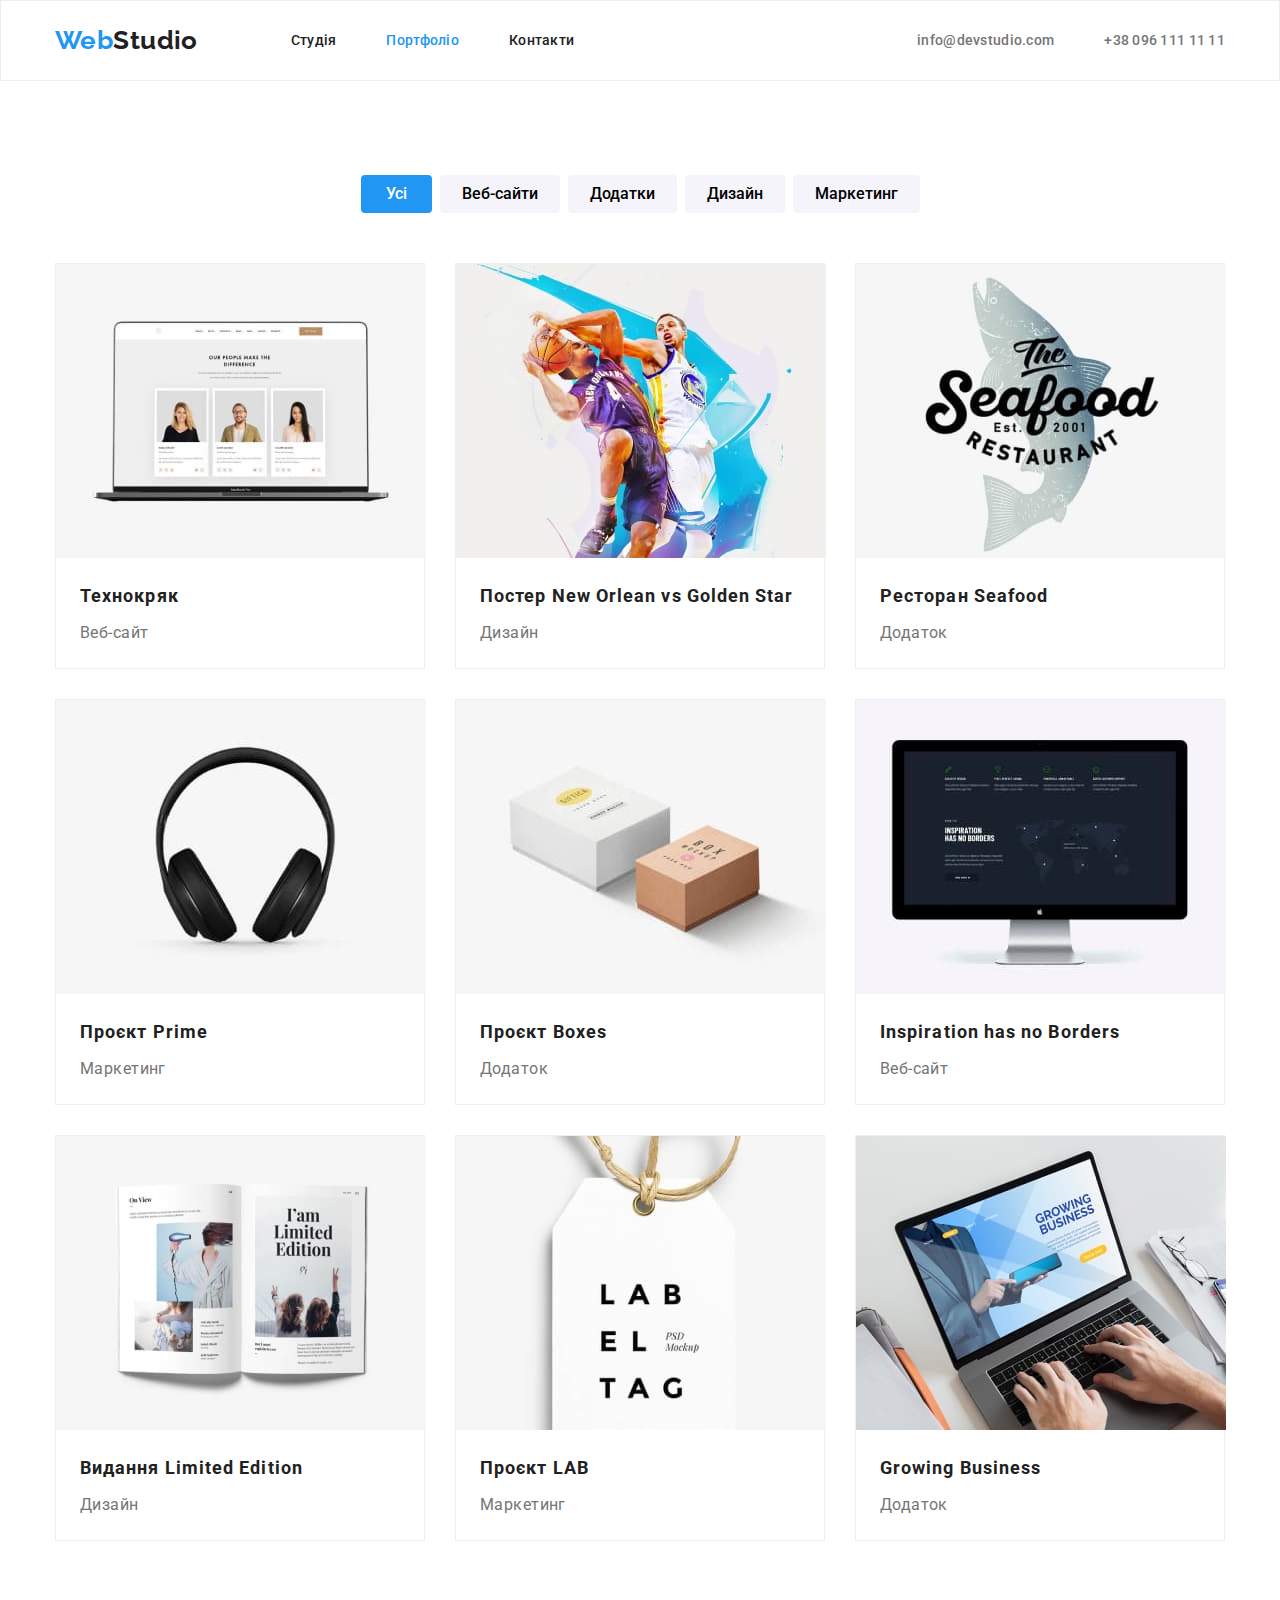
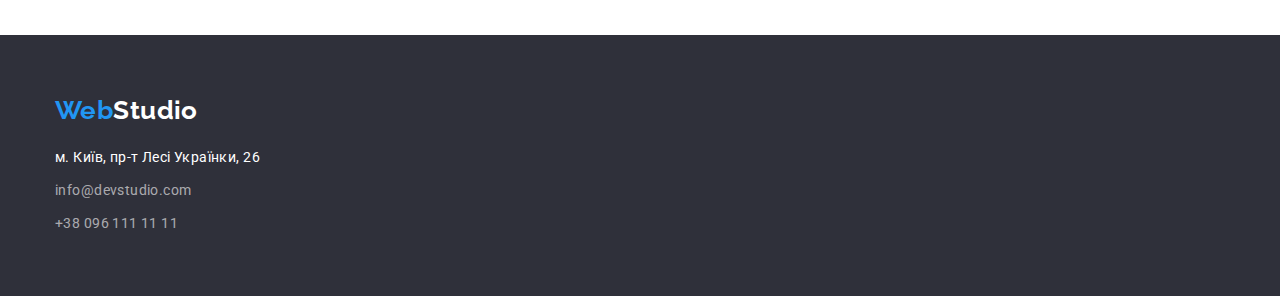
==== commit d783c2ef: "add fixes" ====
--- a/portfolio.html
+++ b/portfolio.html
@@ -58,9 +58,9 @@
     <!--main-->
     <main>
         <section class="main-portfolio-section secttion">
-
-          <h1 class="portfolio">Портфоліо</h1>
+          
           <div class="container">
+            <h1 class="portfolio">Портфоліо</h1>
  <ul class="portfolio-menu list">
                 <li class="btn-item"><button class="portfolio-btn btn-all" type="button">Усі</button></li>
                 <li class="btn-item"><button class="portfolio-btn" type="button">Веб-сайти</button></li>
--- a/css/styles.css
+++ b/css/styles.css
@@ -273,10 +273,11 @@
 
   color: var(--text-color-theme-dark);
   
+  display: block;
   margin-bottom: 20px;
 }
 
-.address-item :not(:last-child) {
+.address :not(:last-child) {
   margin-bottom: 9px;
 }
 .address-link {
@@ -304,7 +305,19 @@
 
 /*main portfolio*/
 .portfolio {
-  font-size: 0;
+  /* font-size: 0; */
+      position: absolute;
+      width: 1px;
+      height: 1px;
+      margin: -1px;
+      border: 0;
+      padding: 0;
+  
+      white-space: nowrap;
+      clip-path: inset(100%);
+      clip: rect(0 0 0 0);
+      overflow: hidden;
+  
 }
 .portfolio-menu {
   display: flex;
@@ -350,32 +363,21 @@
   background: #FFFFFF;
     border: 1px solid #EEEEEE;
     width: calc((100% - 60px) / 3);
-    /* height: calc((100% -)); */
-}
-/* .project-img {
-  margin-bottom: 20px;
-} */
-/* .project-item  :not(:nth-child(3n)){
-  margin-right: 30px;
-}
-.project-item :not(:nth-last-child(-n+3)) {
-  margin-bottom: 30px;
-} */
+    height: calc((100% -));
+}
+
 .name-project {
   font-weight: 700;
   font-size: 18px;
   line-height: 2;
   letter-spacing: 0.06em;
-  /* margin-bottom: 4px; */
   padding: 20px 24px 0 24px;
 }
 .name-poject-direction {
-  font-weight: 400;
   font-size: 16px;
   line-height: 1.88;
 
   color: var(--secondary-text-color);
-  /* margin-bottom: 20px; */
   margin-top: 4px;
   padding: 0 24px 20px 24px;
 }
